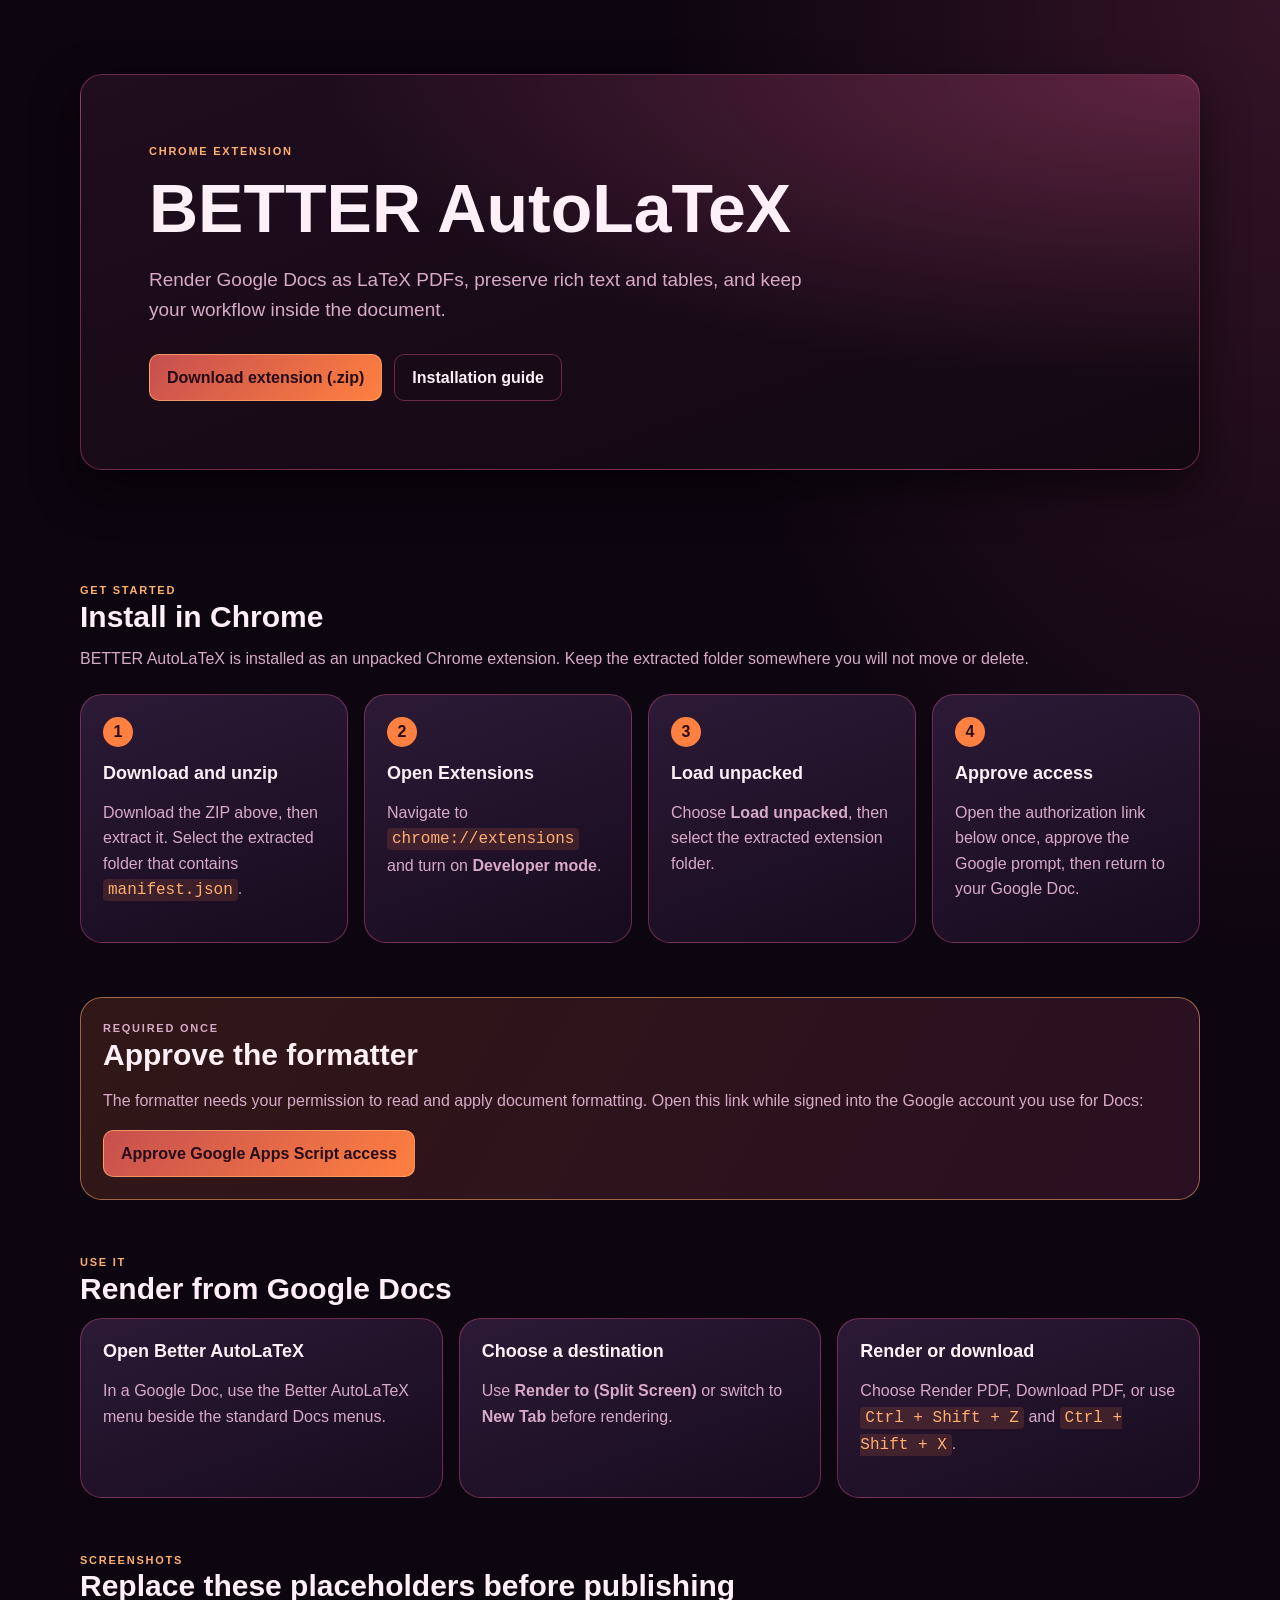
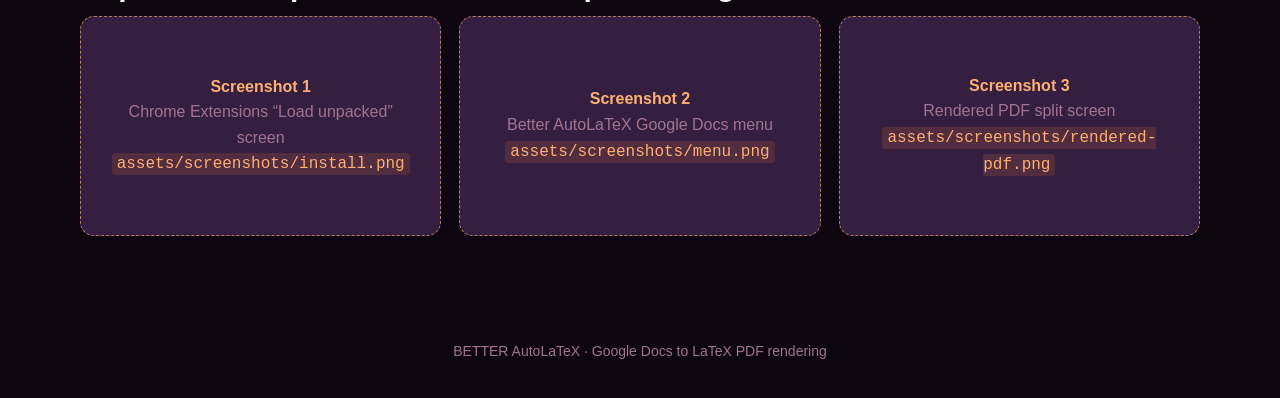
==== index.html @ 4adb5fa3 "Initial Commit" ====
<!doctype html>
<html lang="en">
<head>
  <meta charset="utf-8">
  <meta name="viewport" content="width=device-width, initial-scale=1">
  <title>BETTER AutoLaTeX — Google Docs to LaTeX</title>
  <style>
    :root {
      --bg: #0d0510;
      --bg-elevated: #2c1a36;
      --bg-soft: #351f40;
      --bg-interactive: #3e254c;
      --bg-interactive-hover: #4a2d5a;
      --text: #fff0f7;
      --text-muted: #d8aac8;
      --text-dim: #a07590;
      --border: rgba(255, 100, 160, .35);
      --accent: #ff8040;
      --accent-strong: #ffb070;
      --success: #ff5fa0;
      --shadow-lg: 0 18px 45px rgba(0, 0, 0, .58);
    }

    * { box-sizing: border-box; }
    html { scroll-behavior: smooth; }
    body {
      margin: 0;
      min-width: 320px;
      color: var(--text);
      font: 16px/1.6 "Segoe UI", Inter, Roboto, Arial, sans-serif;
      background: radial-gradient(ellipse at top right, rgba(255, 95, 160, .16), transparent 34%), var(--bg);
    }

    a { color: inherit; }
    .wrap { width: min(1120px, calc(100% - 40px)); margin: auto; }
    .hero { padding: 74px 0 58px; }
    .hero-card, .card {
      border: 1px solid var(--border);
      border-radius: 22px;
      background:
        radial-gradient(ellipse at top right, rgba(255, 95, 160, .30), transparent 55%),
        linear-gradient(160deg, #200d1e 0%, #120812 100%);
      box-shadow: var(--shadow-lg);
    }
    .hero-card { padding: clamp(28px, 6vw, 68px); }
    .eyebrow {
      margin: 0;
      color: var(--accent-strong);
      font-size: 11px;
      font-weight: 800;
      letter-spacing: .16em;
      text-transform: uppercase;
    }
    h1, h2, h3 { line-height: 1.15; }
    h1 { max-width: 760px; margin: 8px 0 18px; font-size: clamp(38px, 7vw, 68px); }
    h2 { margin: 0 0 12px; font-size: 30px; }
    h3 { margin: 0 0 8px; font-size: 18px; }
    .lead { max-width: 680px; margin: 0; color: var(--text-muted); font-size: 19px; }
    .actions { display: flex; flex-wrap: wrap; gap: 12px; margin-top: 28px; }
    .button {
      display: inline-flex;
      align-items: center;
      justify-content: center;
      min-height: 45px;
      padding: 10px 17px;
      border: 1px solid var(--border);
      border-radius: 10px;
      color: var(--text);
      font-weight: 750;
      text-decoration: none;
      transition: transform .15s ease, background .15s ease;
    }
    .button:hover { transform: translateY(-1px); background: var(--bg-interactive-hover); }
    .button-primary { border-color: rgba(255, 176, 112, .7); background: linear-gradient(135deg, #c64f4f, var(--accent)); color: #260b19; }
    .button-primary:hover { background: linear-gradient(135deg, #ef6860, #ffae5a); }
    main { padding-bottom: 76px; }
    section { margin-top: 54px; }
    .section-copy { margin: 0 0 22px; color: var(--text-muted); }
    .steps, .grid { display: grid; gap: 16px; }
    .steps { grid-template-columns: repeat(auto-fit, minmax(205px, 1fr)); counter-reset: step; }
    .grid { grid-template-columns: repeat(auto-fit, minmax(260px, 1fr)); }
    .card { padding: 22px; background: linear-gradient(160deg, var(--bg-elevated), #170b1e); box-shadow: none; }
    .steps .card::before {
      counter-increment: step;
      content: counter(step);
      display: grid;
      place-items: center;
      width: 30px;
      height: 30px;
      margin-bottom: 16px;
      border-radius: 50%;
      background: var(--accent);
      color: #2a0c1a;
      font-weight: 900;
    }
    .card p, li { color: var(--text-muted); }
    code { padding: 2px 5px; border-radius: 4px; background: rgba(255, 128, 64, .14); color: var(--accent-strong); }
    .notice { border-color: rgba(255, 176, 112, .54); background: linear-gradient(120deg, rgba(255,128,64,.15), rgba(255,95,160,.12)); }
    .notice p { margin-bottom: 0; }
    .screenshots { display: grid; grid-template-columns: repeat(auto-fit, minmax(270px, 1fr)); gap: 18px; }
    .shot {
      min-height: 220px;
      padding: 24px;
      border: 1px dashed rgba(255, 176, 112, .65);
      border-radius: 14px;
      background: var(--bg-soft);
      color: var(--text-dim);
      text-align: center;
      display: grid;
      place-items: center;
    }
    .shot strong { color: var(--accent-strong); }
    footer { padding: 28px 0 42px; color: var(--text-dim); font-size: 14px; text-align: center; }
  </style>
</head>
<body>
  <header class="hero">
    <div class="wrap hero-card">
      <p class="eyebrow">Chrome extension</p>
      <h1>BETTER AutoLaTeX</h1>
      <p class="lead">Render Google Docs as LaTeX PDFs, preserve rich text and tables, and keep your workflow inside the document.</p>
      <div class="actions">
        <!-- Replace YOUR_GITHUB_USERNAME with the repository owner before publishing. -->
        <a class="button button-primary" href="https://github.com/YOUR_GITHUB_USERNAME/better-autolatex/archive/refs/heads/main.zip">Download extension (.zip)</a>
        <a class="button" href="#install">Installation guide</a>
      </div>
    </div>
  </header>

  <main class="wrap">
    <section id="install">
      <p class="eyebrow">Get started</p>
      <h2>Install in Chrome</h2>
      <p class="section-copy">BETTER AutoLaTeX is installed as an unpacked Chrome extension. Keep the extracted folder somewhere you will not move or delete.</p>
      <div class="steps">
        <article class="card"><h3>Download and unzip</h3><p>Download the ZIP above, then extract it. Select the extracted folder that contains <code>manifest.json</code>.</p></article>
        <article class="card"><h3>Open Extensions</h3><p>Navigate to <code>chrome://extensions</code> and turn on <strong>Developer mode</strong>.</p></article>
        <article class="card"><h3>Load unpacked</h3><p>Choose <strong>Load unpacked</strong>, then select the extracted extension folder.</p></article>
        <article class="card"><h3>Approve access</h3><p>Open the authorization link below once, approve the Google prompt, then return to your Google Doc.</p></article>
      </div>
    </section>

    <section>
      <article class="card notice">
        <p class="eyebrow">Required once</p>
        <h2>Approve the formatter</h2>
        <p>The formatter needs your permission to read and apply document formatting. Open this link while signed into the Google account you use for Docs:</p>
        <p><a class="button button-primary" href="https://script.google.com/macros/s/AKfycbwRXFpuAWmADQgR0fru4ny5jGrunQsDPgXNTHPpcuvzG7JEthSWD_qqydP0C3cqlonF/exec">Approve Google Apps Script access</a></p>
      </article>
    </section>

    <section>
      <p class="eyebrow">Use it</p>
      <h2>Render from Google Docs</h2>
      <div class="grid">
        <article class="card"><h3>Open Better AutoLaTeX</h3><p>In a Google Doc, use the Better AutoLaTeX menu beside the standard Docs menus.</p></article>
        <article class="card"><h3>Choose a destination</h3><p>Use <strong>Render to (Split Screen)</strong> or switch to <strong>New Tab</strong> before rendering.</p></article>
        <article class="card"><h3>Render or download</h3><p>Choose Render PDF, Download PDF, or use <code>Ctrl + Shift + Z</code> and <code>Ctrl + Shift + X</code>.</p></article>
      </div>
    </section>

    <section>
      <p class="eyebrow">Screenshots</p>
      <h2>Replace these placeholders before publishing</h2>
      <div class="screenshots">
        <div class="shot"><span><strong>Screenshot 1</strong><br>Chrome Extensions “Load unpacked” screen<br><code>assets/screenshots/install.png</code></span></div>
        <div class="shot"><span><strong>Screenshot 2</strong><br>Better AutoLaTeX Google Docs menu<br><code>assets/screenshots/menu.png</code></span></div>
        <div class="shot"><span><strong>Screenshot 3</strong><br>Rendered PDF split screen<br><code>assets/screenshots/rendered-pdf.png</code></span></div>
      </div>
    </section>
  </main>

  <footer>BETTER AutoLaTeX &middot; Google Docs to LaTeX PDF rendering</footer>
</body>
</html>
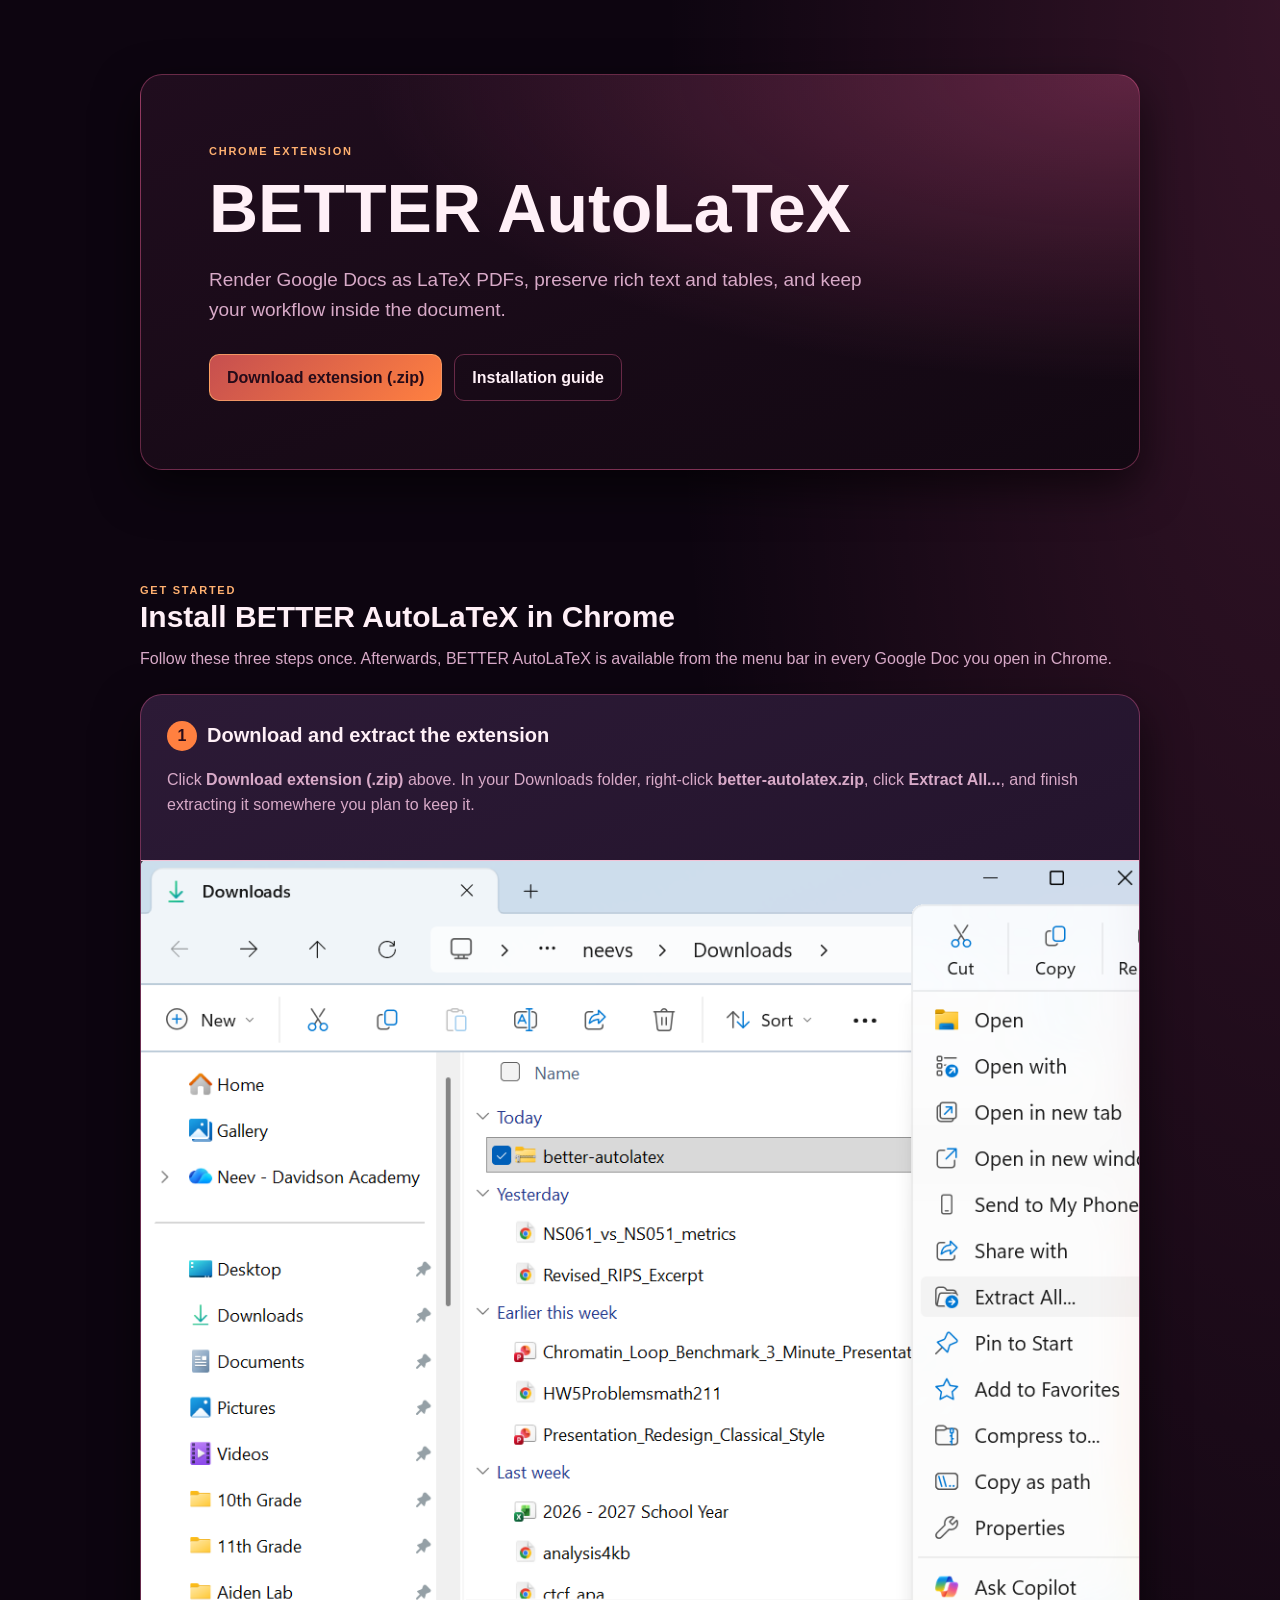
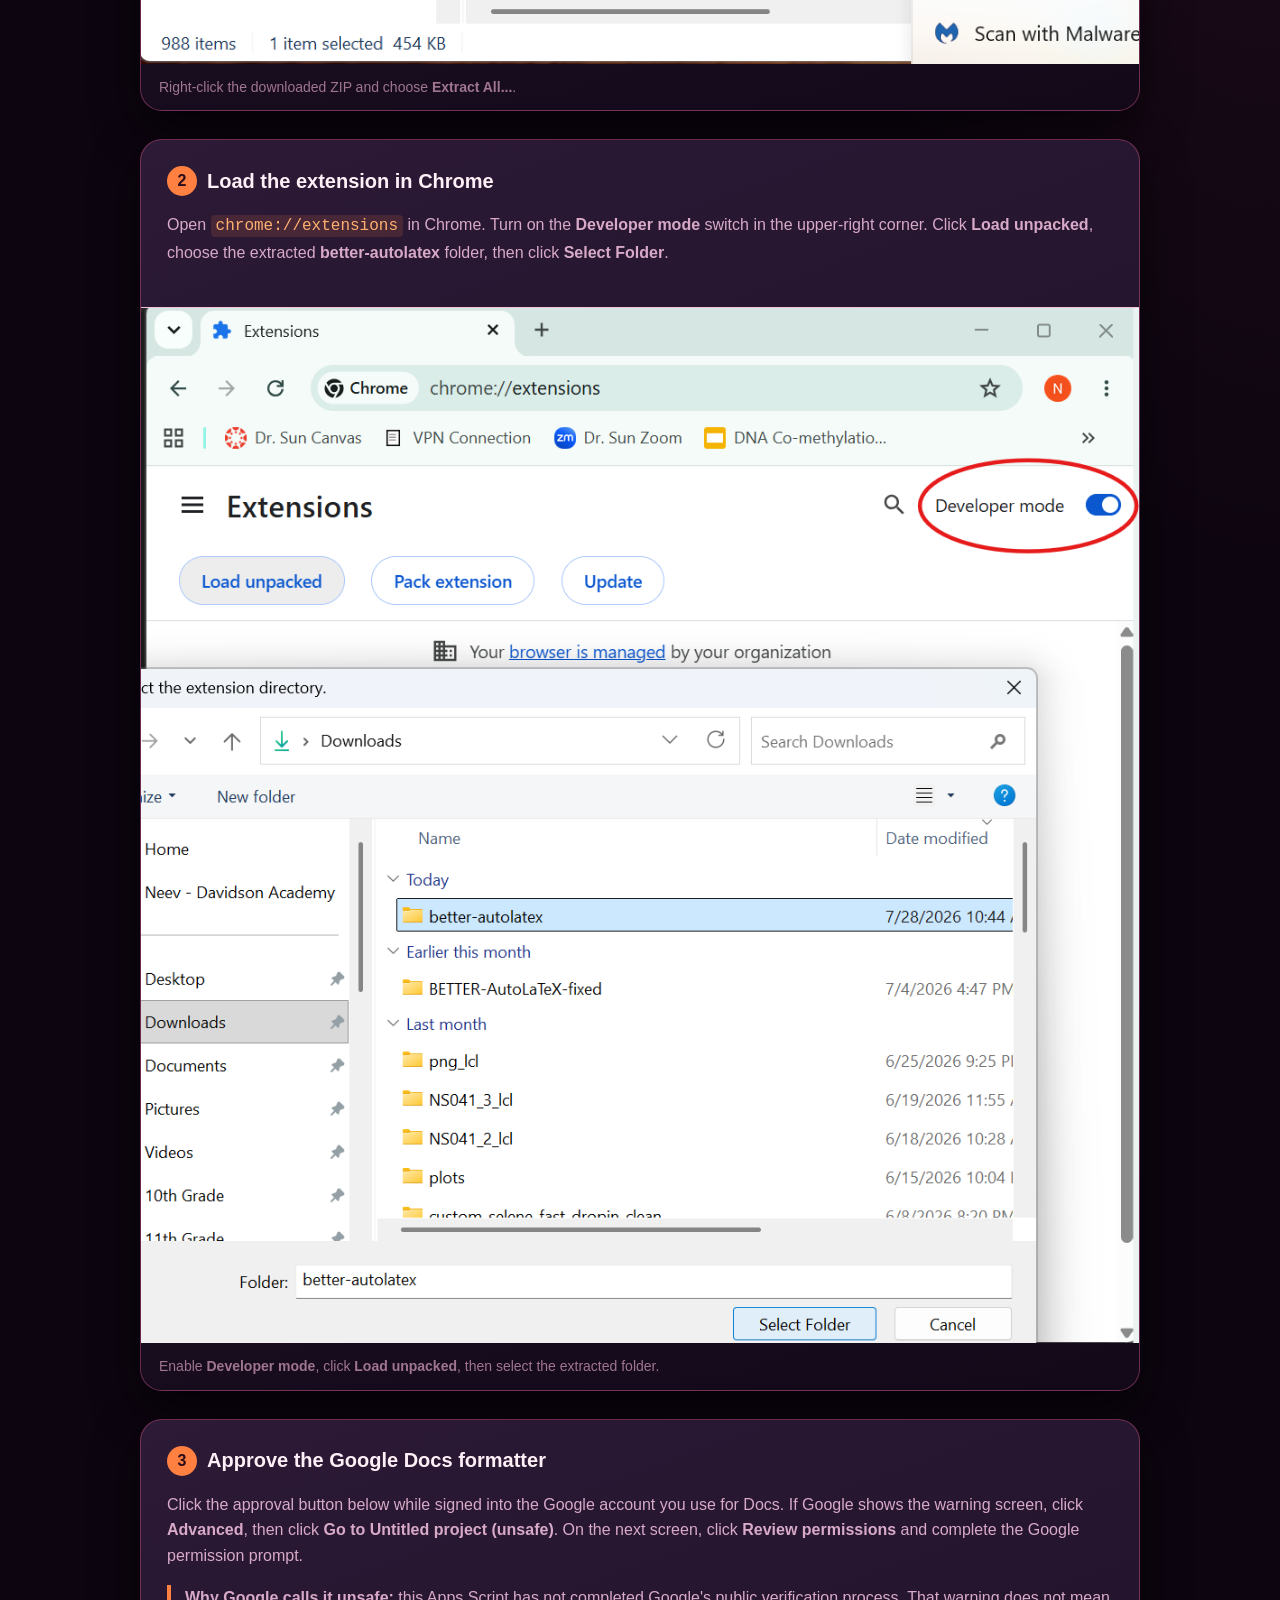
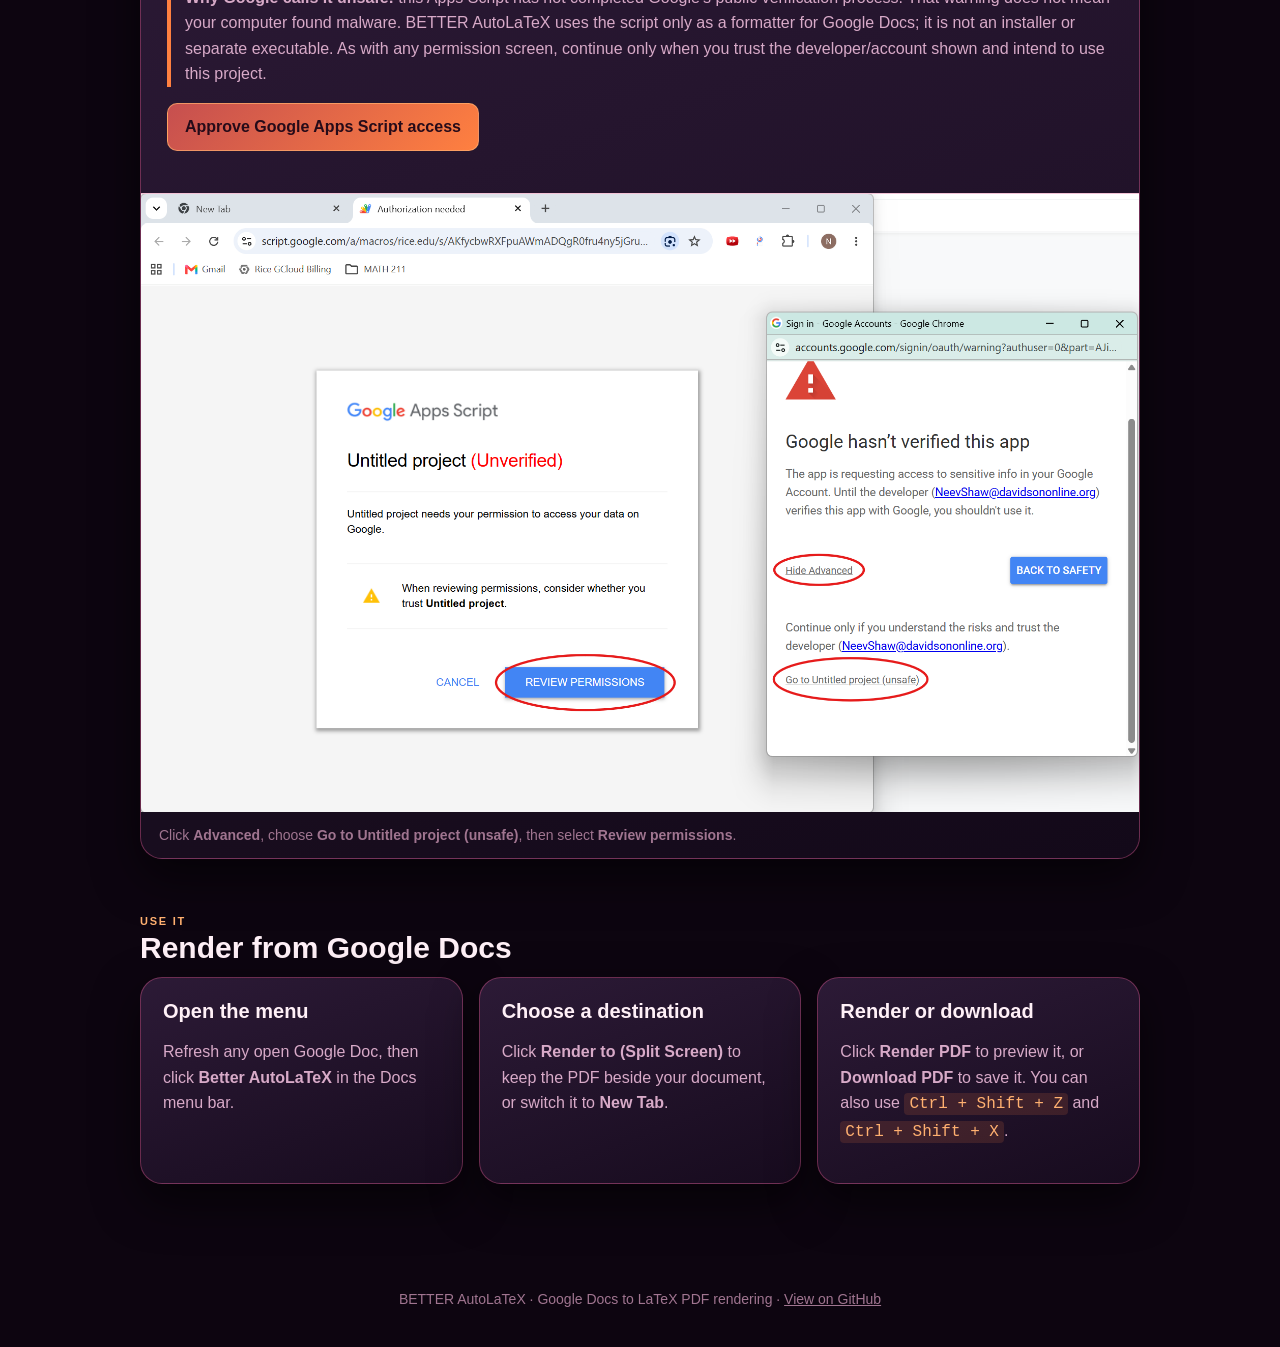
==== commit f2c3b577: "update download instructions" ====
--- a/index.html
+++ b/index.html
@@ -3,13 +3,13 @@
 <head>
   <meta charset="utf-8">
   <meta name="viewport" content="width=device-width, initial-scale=1">
-  <title>BETTER AutoLaTeX — Google Docs to LaTeX</title>
+  <title>BETTER AutoLaTeX - Google Docs to LaTeX</title>
+  <link rel="icon" type="image/png" href="icons/icon-128.png">
   <style>
     :root {
       --bg: #0d0510;
       --bg-elevated: #2c1a36;
       --bg-soft: #351f40;
-      --bg-interactive: #3e254c;
       --bg-interactive-hover: #4a2d5a;
       --text: #fff0f7;
       --text-muted: #d8aac8;
@@ -17,44 +17,32 @@
       --border: rgba(255, 100, 160, .35);
       --accent: #ff8040;
       --accent-strong: #ffb070;
-      --success: #ff5fa0;
       --shadow-lg: 0 18px 45px rgba(0, 0, 0, .58);
     }
-
     * { box-sizing: border-box; }
     html { scroll-behavior: smooth; }
     body {
+      min-width: 320px;
       margin: 0;
-      min-width: 320px;
       color: var(--text);
       font: 16px/1.6 "Segoe UI", Inter, Roboto, Arial, sans-serif;
       background: radial-gradient(ellipse at top right, rgba(255, 95, 160, .16), transparent 34%), var(--bg);
     }
-
     a { color: inherit; }
-    .wrap { width: min(1120px, calc(100% - 40px)); margin: auto; }
+    .wrap { width: min(1000px, calc(100% - 40px)); margin: auto; }
     .hero { padding: 74px 0 58px; }
     .hero-card, .card {
       border: 1px solid var(--border);
       border-radius: 22px;
-      background:
-        radial-gradient(ellipse at top right, rgba(255, 95, 160, .30), transparent 55%),
-        linear-gradient(160deg, #200d1e 0%, #120812 100%);
+      background: radial-gradient(ellipse at top right, rgba(255, 95, 160, .30), transparent 55%), linear-gradient(160deg, #200d1e 0%, #120812 100%);
       box-shadow: var(--shadow-lg);
     }
     .hero-card { padding: clamp(28px, 6vw, 68px); }
-    .eyebrow {
-      margin: 0;
-      color: var(--accent-strong);
-      font-size: 11px;
-      font-weight: 800;
-      letter-spacing: .16em;
-      text-transform: uppercase;
-    }
+    .eyebrow { margin: 0; color: var(--accent-strong); font-size: 11px; font-weight: 800; letter-spacing: .16em; text-transform: uppercase; }
     h1, h2, h3 { line-height: 1.15; }
     h1 { max-width: 760px; margin: 8px 0 18px; font-size: clamp(38px, 7vw, 68px); }
     h2 { margin: 0 0 12px; font-size: 30px; }
-    h3 { margin: 0 0 8px; font-size: 18px; }
+    h3 { margin: 0; font-size: 20px; }
     .lead { max-width: 680px; margin: 0; color: var(--text-muted); font-size: 19px; }
     .actions { display: flex; flex-wrap: wrap; gap: 12px; margin-top: 28px; }
     .button {
@@ -76,41 +64,20 @@
     main { padding-bottom: 76px; }
     section { margin-top: 54px; }
     .section-copy { margin: 0 0 22px; color: var(--text-muted); }
-    .steps, .grid { display: grid; gap: 16px; }
-    .steps { grid-template-columns: repeat(auto-fit, minmax(205px, 1fr)); counter-reset: step; }
-    .grid { grid-template-columns: repeat(auto-fit, minmax(260px, 1fr)); }
-    .card { padding: 22px; background: linear-gradient(160deg, var(--bg-elevated), #170b1e); box-shadow: none; }
-    .steps .card::before {
-      counter-increment: step;
-      content: counter(step);
-      display: grid;
-      place-items: center;
-      width: 30px;
-      height: 30px;
-      margin-bottom: 16px;
-      border-radius: 50%;
-      background: var(--accent);
-      color: #2a0c1a;
-      font-weight: 900;
-    }
+    .tutorial { display: grid; gap: 28px; }
+    .card { overflow: hidden; background: linear-gradient(160deg, var(--bg-elevated), #170b1e); }
+    .tutorial-copy { padding: 26px; }
+    .step-label { display: flex; align-items: center; gap: 10px; margin-bottom: 14px; }
+    .step-number { display: grid; place-items: center; width: 30px; height: 30px; border-radius: 50%; background: var(--accent); color: #2a0c1a; font-weight: 900; }
     .card p, li { color: var(--text-muted); }
+    figure { margin: 0; }
+    .tutorial img { display: block; width: 100%; border-top: 1px solid var(--border); background: #eaf3f2; }
+    figcaption { padding: 12px 18px; color: var(--text-dim); font-size: 14px; background: rgba(0, 0, 0, .16); }
+    .warning-note { border-left: 4px solid var(--accent); padding-left: 14px; }
+    .use-grid { display: grid; grid-template-columns: repeat(auto-fit, minmax(240px, 1fr)); gap: 16px; }
+    .use-grid .card { padding: 22px; }
     code { padding: 2px 5px; border-radius: 4px; background: rgba(255, 128, 64, .14); color: var(--accent-strong); }
-    .notice { border-color: rgba(255, 176, 112, .54); background: linear-gradient(120deg, rgba(255,128,64,.15), rgba(255,95,160,.12)); }
-    .notice p { margin-bottom: 0; }
-    .screenshots { display: grid; grid-template-columns: repeat(auto-fit, minmax(270px, 1fr)); gap: 18px; }
-    .shot {
-      min-height: 220px;
-      padding: 24px;
-      border: 1px dashed rgba(255, 176, 112, .65);
-      border-radius: 14px;
-      background: var(--bg-soft);
-      color: var(--text-dim);
-      text-align: center;
-      display: grid;
-      place-items: center;
-    }
-    .shot strong { color: var(--accent-strong); }
-    footer { padding: 28px 0 42px; color: var(--text-dim); font-size: 14px; text-align: center; }
+    footer { padding: 28px 20px 42px; color: var(--text-dim); font-size: 14px; text-align: center; }
   </style>
 </head>
 <body>
@@ -120,9 +87,8 @@
       <h1>BETTER AutoLaTeX</h1>
       <p class="lead">Render Google Docs as LaTeX PDFs, preserve rich text and tables, and keep your workflow inside the document.</p>
       <div class="actions">
-        <!-- Replace YOUR_GITHUB_USERNAME with the repository owner before publishing. -->
-        <a class="button button-primary" href="https://github.com/YOUR_GITHUB_USERNAME/better-autolatex/archive/refs/heads/main.zip">Download extension (.zip)</a>
-        <a class="button" href="#install">Installation guide</a>
+        <a class="button button-primary" href="https://better-autolatex.github.io/better-autolatex.zip" target="_blank" rel="noopener noreferrer">Download extension (.zip)</a>
+        <a class="button" href="#install" target="_blank" rel="noopener noreferrer">Installation guide</a>
       </div>
     </div>
   </header>
@@ -130,46 +96,61 @@
   <main class="wrap">
     <section id="install">
       <p class="eyebrow">Get started</p>
-      <h2>Install in Chrome</h2>
-      <p class="section-copy">BETTER AutoLaTeX is installed as an unpacked Chrome extension. Keep the extracted folder somewhere you will not move or delete.</p>
-      <div class="steps">
-        <article class="card"><h3>Download and unzip</h3><p>Download the ZIP above, then extract it. Select the extracted folder that contains <code>manifest.json</code>.</p></article>
-        <article class="card"><h3>Open Extensions</h3><p>Navigate to <code>chrome://extensions</code> and turn on <strong>Developer mode</strong>.</p></article>
-        <article class="card"><h3>Load unpacked</h3><p>Choose <strong>Load unpacked</strong>, then select the extracted extension folder.</p></article>
-        <article class="card"><h3>Approve access</h3><p>Open the authorization link below once, approve the Google prompt, then return to your Google Doc.</p></article>
+      <h2>Install BETTER AutoLaTeX in Chrome</h2>
+      <p class="section-copy">Follow these three steps once. Afterwards, BETTER AutoLaTeX is available from the menu bar in every Google Doc you open in Chrome.</p>
+
+      <div class="tutorial">
+        <article class="card">
+          <div class="tutorial-copy">
+            <div class="step-label"><span class="step-number">1</span><h3>Download and extract the extension</h3></div>
+            <p>Click <strong>Download extension (.zip)</strong> above. In your Downloads folder, right-click <strong>better-autolatex.zip</strong>, click <strong>Extract All...</strong>, and finish extracting it somewhere you plan to keep it.</p>
+          </div>
+          <figure>
+            <img src="assets/screenshots/Step%201%20-%20download%20and%20unzip.png" alt="Windows File Explorer with better-autolatex.zip selected and Extract All highlighted">
+            <figcaption>Right-click the downloaded ZIP and choose <strong>Extract All...</strong>.</figcaption>
+          </figure>
+        </article>
+
+        <article class="card">
+          <div class="tutorial-copy">
+            <div class="step-label"><span class="step-number">2</span><h3>Load the extension in Chrome</h3></div>
+            <p>Open <code>chrome://extensions</code> in Chrome. Turn on the <strong>Developer mode</strong> switch in the upper-right corner. Click <strong>Load unpacked</strong>, choose the extracted <strong>better-autolatex</strong> folder, then click <strong>Select Folder</strong>.</p>
+          </div>
+          <figure>
+            <img src="assets/screenshots/Step%202%20-%20developer%20mode%20and%20load%20unpacked.png" alt="Chrome Extensions showing Developer mode, Load unpacked, and the folder selection dialog">
+            <figcaption>Enable <strong>Developer mode</strong>, click <strong>Load unpacked</strong>, then select the extracted folder.</figcaption>
+          </figure>
+        </article>
+
+        <article class="card">
+          <div class="tutorial-copy">
+            <div class="step-label"><span class="step-number">3</span><h3>Approve the Google Docs formatter</h3></div>
+            <p>Click the approval button below while signed into the Google account you use for Docs. If Google shows the warning screen, click <strong>Advanced</strong>, then click <strong>Go to Untitled project (unsafe)</strong>. On the next screen, click <strong>Review permissions</strong> and complete the Google permission prompt.</p>
+            <p class="warning-note"><strong>Why Google calls it unsafe:</strong> this Apps Script has not completed Google&apos;s public verification process. That warning does not mean your computer found malware. BETTER AutoLaTeX uses the script only as a formatter for Google Docs; it is not an installer or separate executable. As with any permission screen, continue only when you trust the developer/account shown and intend to use this project.</p>
+            <p><a class="button button-primary" href="https://script.google.com/macros/s/AKfycbwRXFpuAWmADQgR0fru4ny5jGrunQsDPgXNTHPpcuvzG7JEthSWD_qqydP0C3cqlonF/exec" target="_blank" rel="noopener noreferrer">Approve Google Apps Script access</a></p>
+          </div>
+          <figure>
+            <img src="assets/screenshots/Step%203%20-%20approve%20apps%20script%20formatter.png" alt="Google Apps Script authorization screen with Advanced, Go to Untitled project unsafe, and Review permissions highlighted">
+            <figcaption>Click <strong>Advanced</strong>, choose <strong>Go to Untitled project (unsafe)</strong>, then select <strong>Review permissions</strong>.</figcaption>
+          </figure>
+        </article>
       </div>
-    </section>
-
-    <section>
-      <article class="card notice">
-        <p class="eyebrow">Required once</p>
-        <h2>Approve the formatter</h2>
-        <p>The formatter needs your permission to read and apply document formatting. Open this link while signed into the Google account you use for Docs:</p>
-        <p><a class="button button-primary" href="https://script.google.com/macros/s/AKfycbwRXFpuAWmADQgR0fru4ny5jGrunQsDPgXNTHPpcuvzG7JEthSWD_qqydP0C3cqlonF/exec">Approve Google Apps Script access</a></p>
-      </article>
     </section>
 
     <section>
       <p class="eyebrow">Use it</p>
       <h2>Render from Google Docs</h2>
-      <div class="grid">
-        <article class="card"><h3>Open Better AutoLaTeX</h3><p>In a Google Doc, use the Better AutoLaTeX menu beside the standard Docs menus.</p></article>
-        <article class="card"><h3>Choose a destination</h3><p>Use <strong>Render to (Split Screen)</strong> or switch to <strong>New Tab</strong> before rendering.</p></article>
-        <article class="card"><h3>Render or download</h3><p>Choose Render PDF, Download PDF, or use <code>Ctrl + Shift + Z</code> and <code>Ctrl + Shift + X</code>.</p></article>
-      </div>
-    </section>
-
-    <section>
-      <p class="eyebrow">Screenshots</p>
-      <h2>Replace these placeholders before publishing</h2>
-      <div class="screenshots">
-        <div class="shot"><span><strong>Screenshot 1</strong><br>Chrome Extensions “Load unpacked” screen<br><code>assets/screenshots/install.png</code></span></div>
-        <div class="shot"><span><strong>Screenshot 2</strong><br>Better AutoLaTeX Google Docs menu<br><code>assets/screenshots/menu.png</code></span></div>
-        <div class="shot"><span><strong>Screenshot 3</strong><br>Rendered PDF split screen<br><code>assets/screenshots/rendered-pdf.png</code></span></div>
+      <div class="use-grid">
+        <article class="card"><h3>Open the menu</h3><p>Refresh any open Google Doc, then click <strong>Better AutoLaTeX</strong> in the Docs menu bar.</p></article>
+        <article class="card"><h3>Choose a destination</h3><p>Click <strong>Render to (Split Screen)</strong> to keep the PDF beside your document, or switch it to <strong>New Tab</strong>.</p></article>
+        <article class="card"><h3>Render or download</h3><p>Click <strong>Render PDF</strong> to preview it, or <strong>Download PDF</strong> to save it. You can also use <code>Ctrl + Shift + Z</code> and <code>Ctrl + Shift + X</code>.</p></article>
       </div>
     </section>
   </main>
 
-  <footer>BETTER AutoLaTeX &middot; Google Docs to LaTeX PDF rendering</footer>
+  <footer>
+    BETTER AutoLaTeX &middot; Google Docs to LaTeX PDF rendering &middot;
+    <a href="https://github.com/better-autolatex/better-autolatex.github.io/" target="_blank" rel="noopener noreferrer">View on GitHub</a>
+  </footer>
 </body>
 </html>
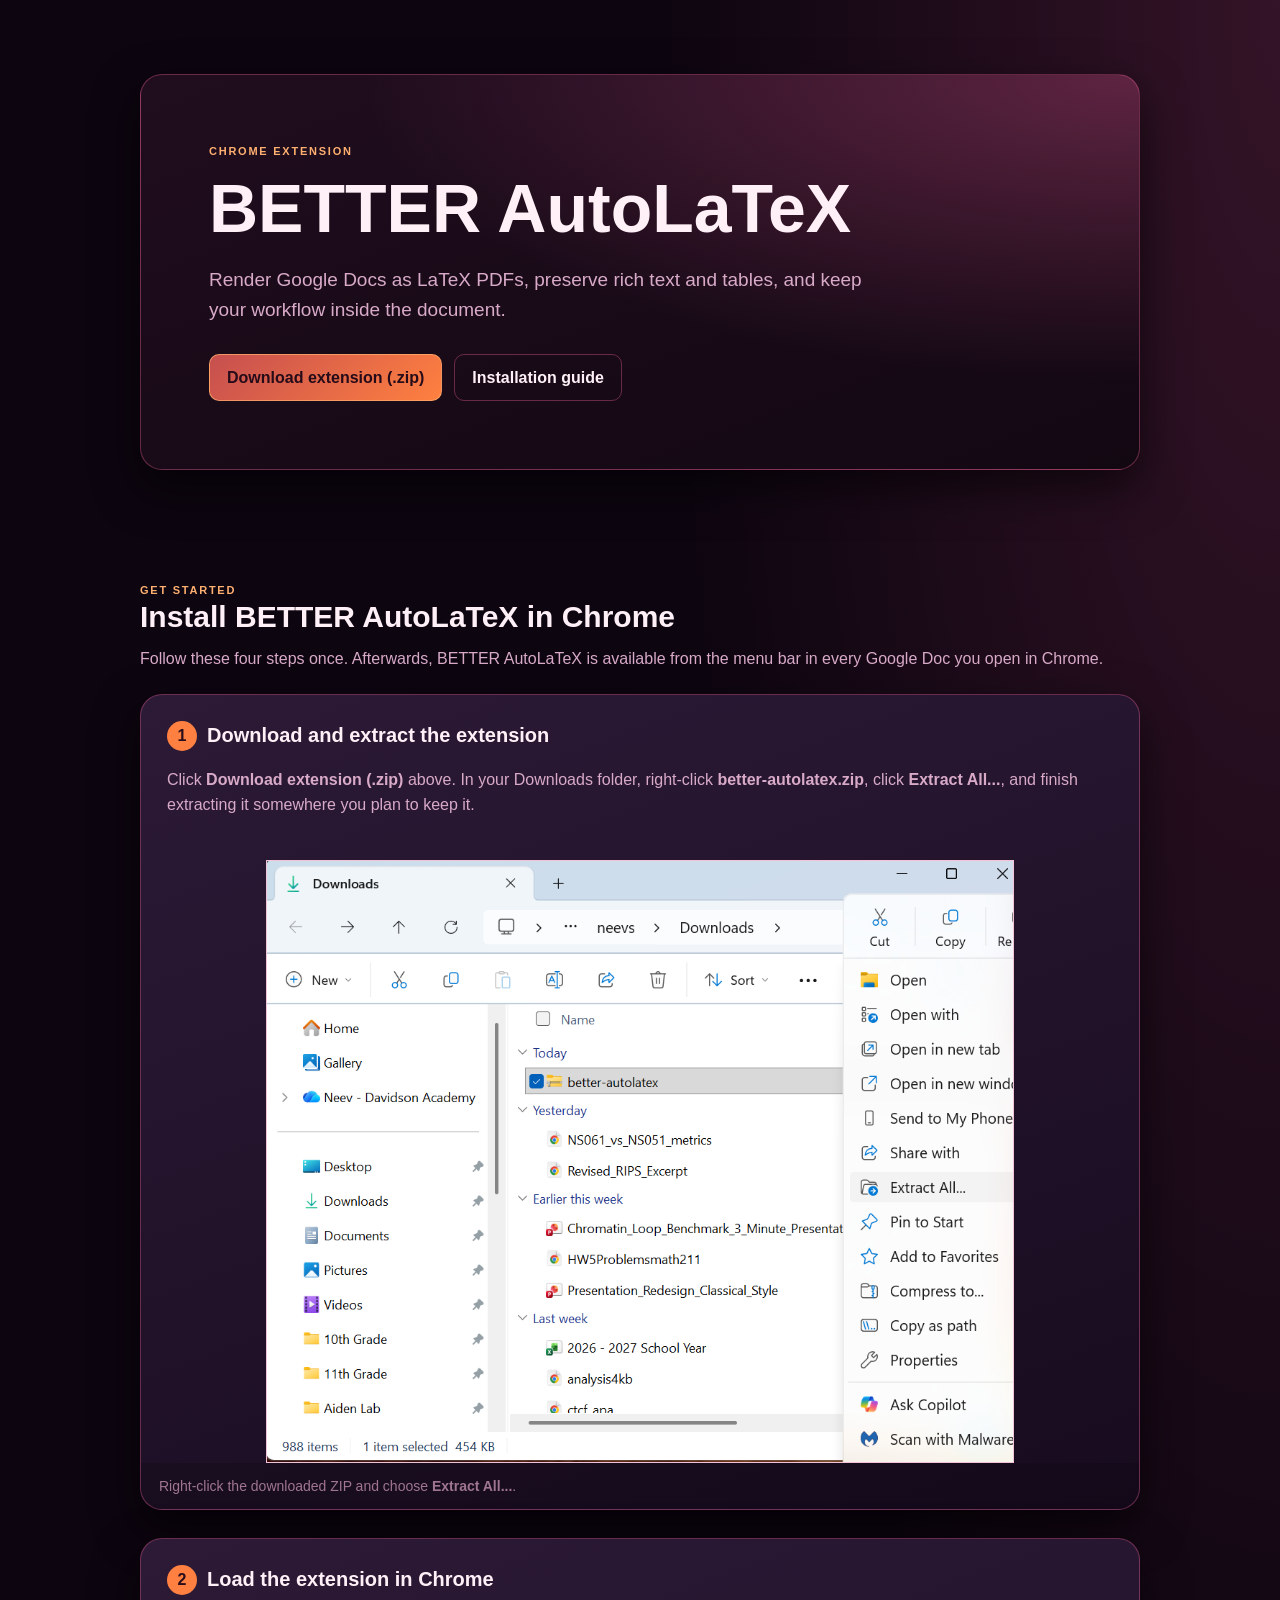
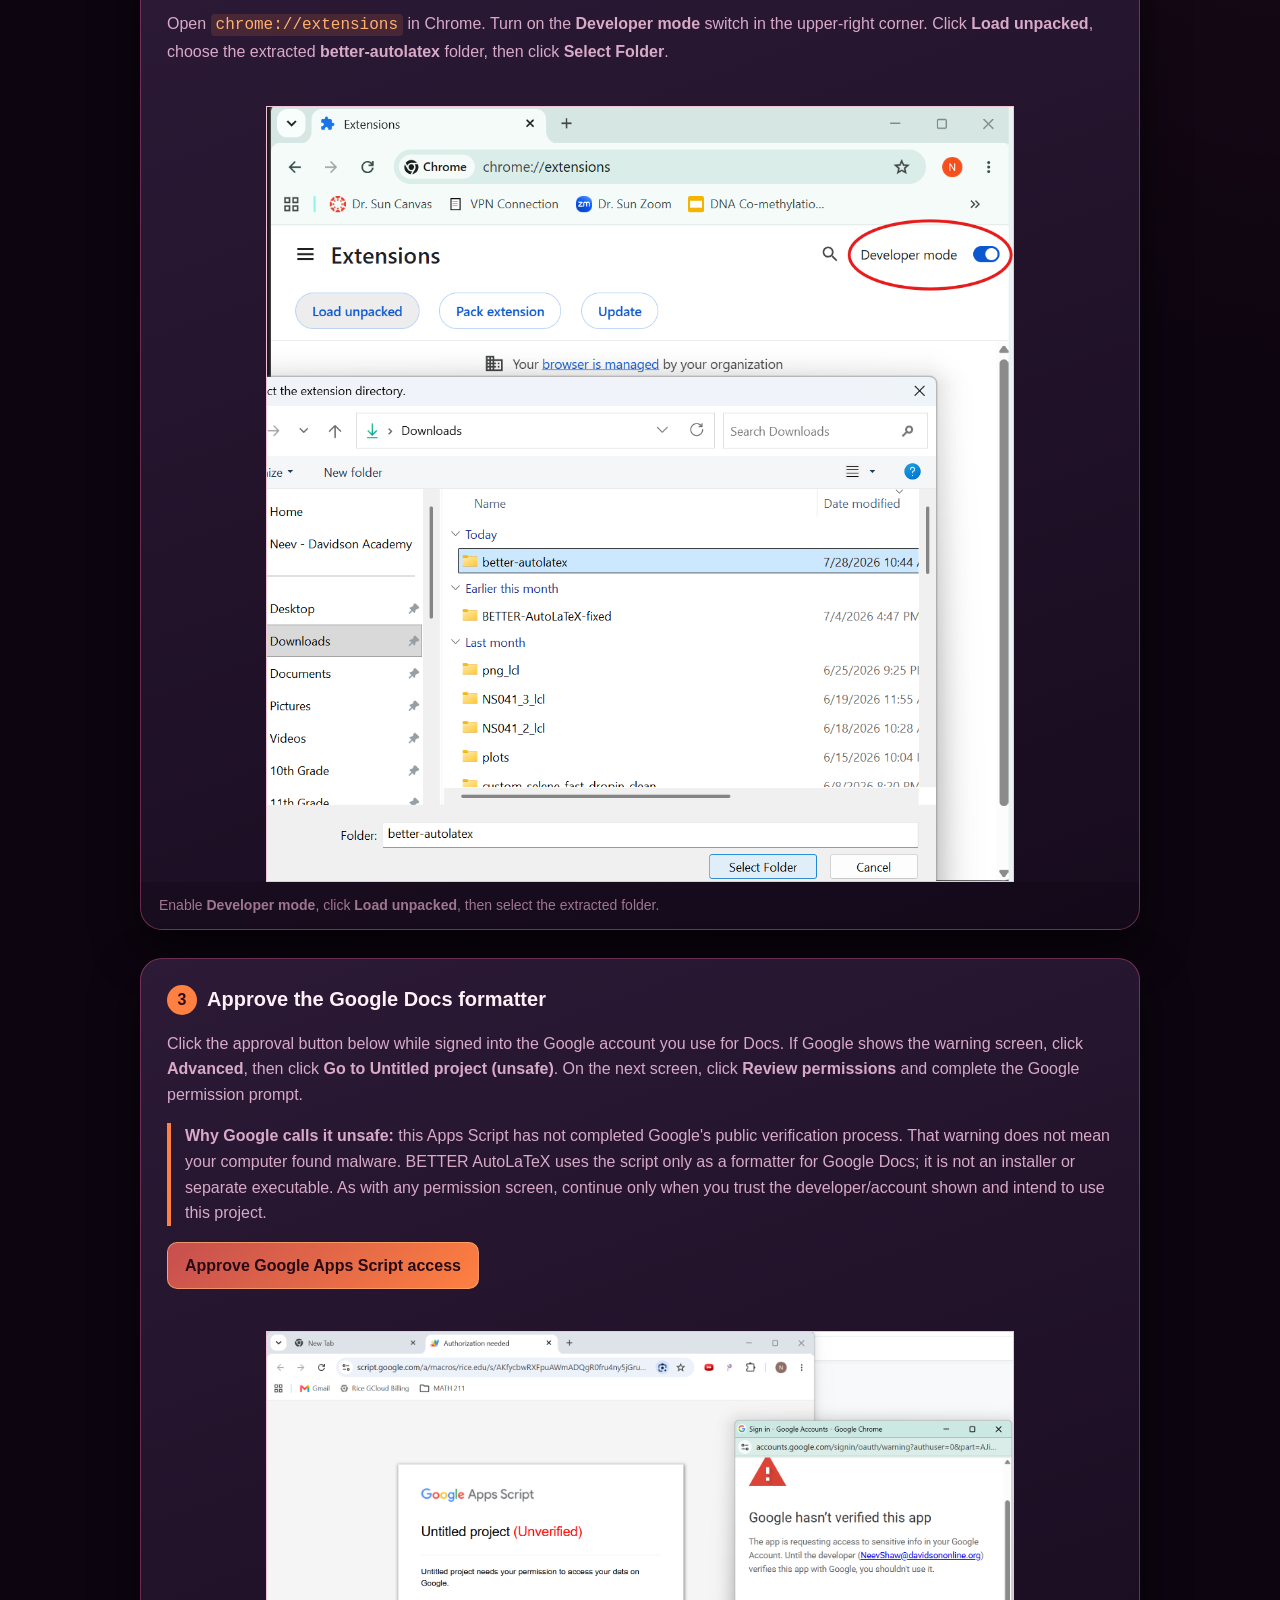
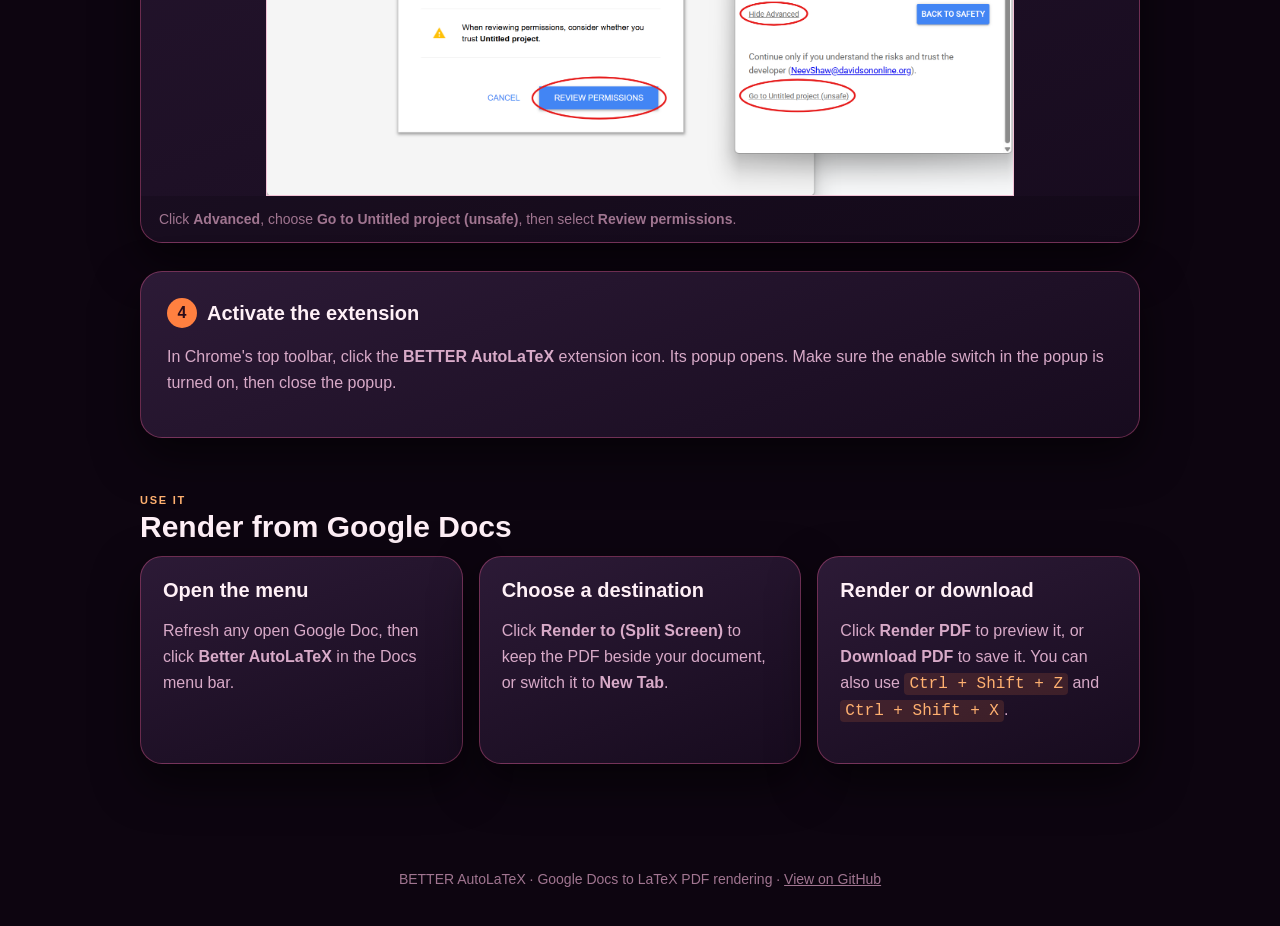
==== commit 578721a9: "update steps" ====
--- a/index.html
+++ b/index.html
@@ -71,7 +71,7 @@
     .step-number { display: grid; place-items: center; width: 30px; height: 30px; border-radius: 50%; background: var(--accent); color: #2a0c1a; font-weight: 900; }
     .card p, li { color: var(--text-muted); }
     figure { margin: 0; }
-    .tutorial img { display: block; width: 100%; border-top: 1px solid var(--border); background: #eaf3f2; }
+    .tutorial img { display: block; width: 75%; margin: 0 auto; border: 1px solid var(--border); background: #eaf3f2; }
     figcaption { padding: 12px 18px; color: var(--text-dim); font-size: 14px; background: rgba(0, 0, 0, .16); }
     .warning-note { border-left: 4px solid var(--accent); padding-left: 14px; }
     .use-grid { display: grid; grid-template-columns: repeat(auto-fit, minmax(240px, 1fr)); gap: 16px; }
@@ -97,7 +97,7 @@
     <section id="install">
       <p class="eyebrow">Get started</p>
       <h2>Install BETTER AutoLaTeX in Chrome</h2>
-      <p class="section-copy">Follow these three steps once. Afterwards, BETTER AutoLaTeX is available from the menu bar in every Google Doc you open in Chrome.</p>
+      <p class="section-copy">Follow these four steps once. Afterwards, BETTER AutoLaTeX is available from the menu bar in every Google Doc you open in Chrome.</p>
 
       <div class="tutorial">
         <article class="card">
@@ -134,6 +134,13 @@
             <figcaption>Click <strong>Advanced</strong>, choose <strong>Go to Untitled project (unsafe)</strong>, then select <strong>Review permissions</strong>.</figcaption>
           </figure>
         </article>
+
+        <article class="card">
+          <div class="tutorial-copy">
+            <div class="step-label"><span class="step-number">4</span><h3>Activate the extension</h3></div>
+            <p>In Chrome&apos;s top toolbar, click the <strong>BETTER AutoLaTeX</strong> extension icon. Its popup opens. Make sure the enable switch in the popup is turned on, then close the popup.</p>
+          </div>
+        </article>
       </div>
     </section>
 
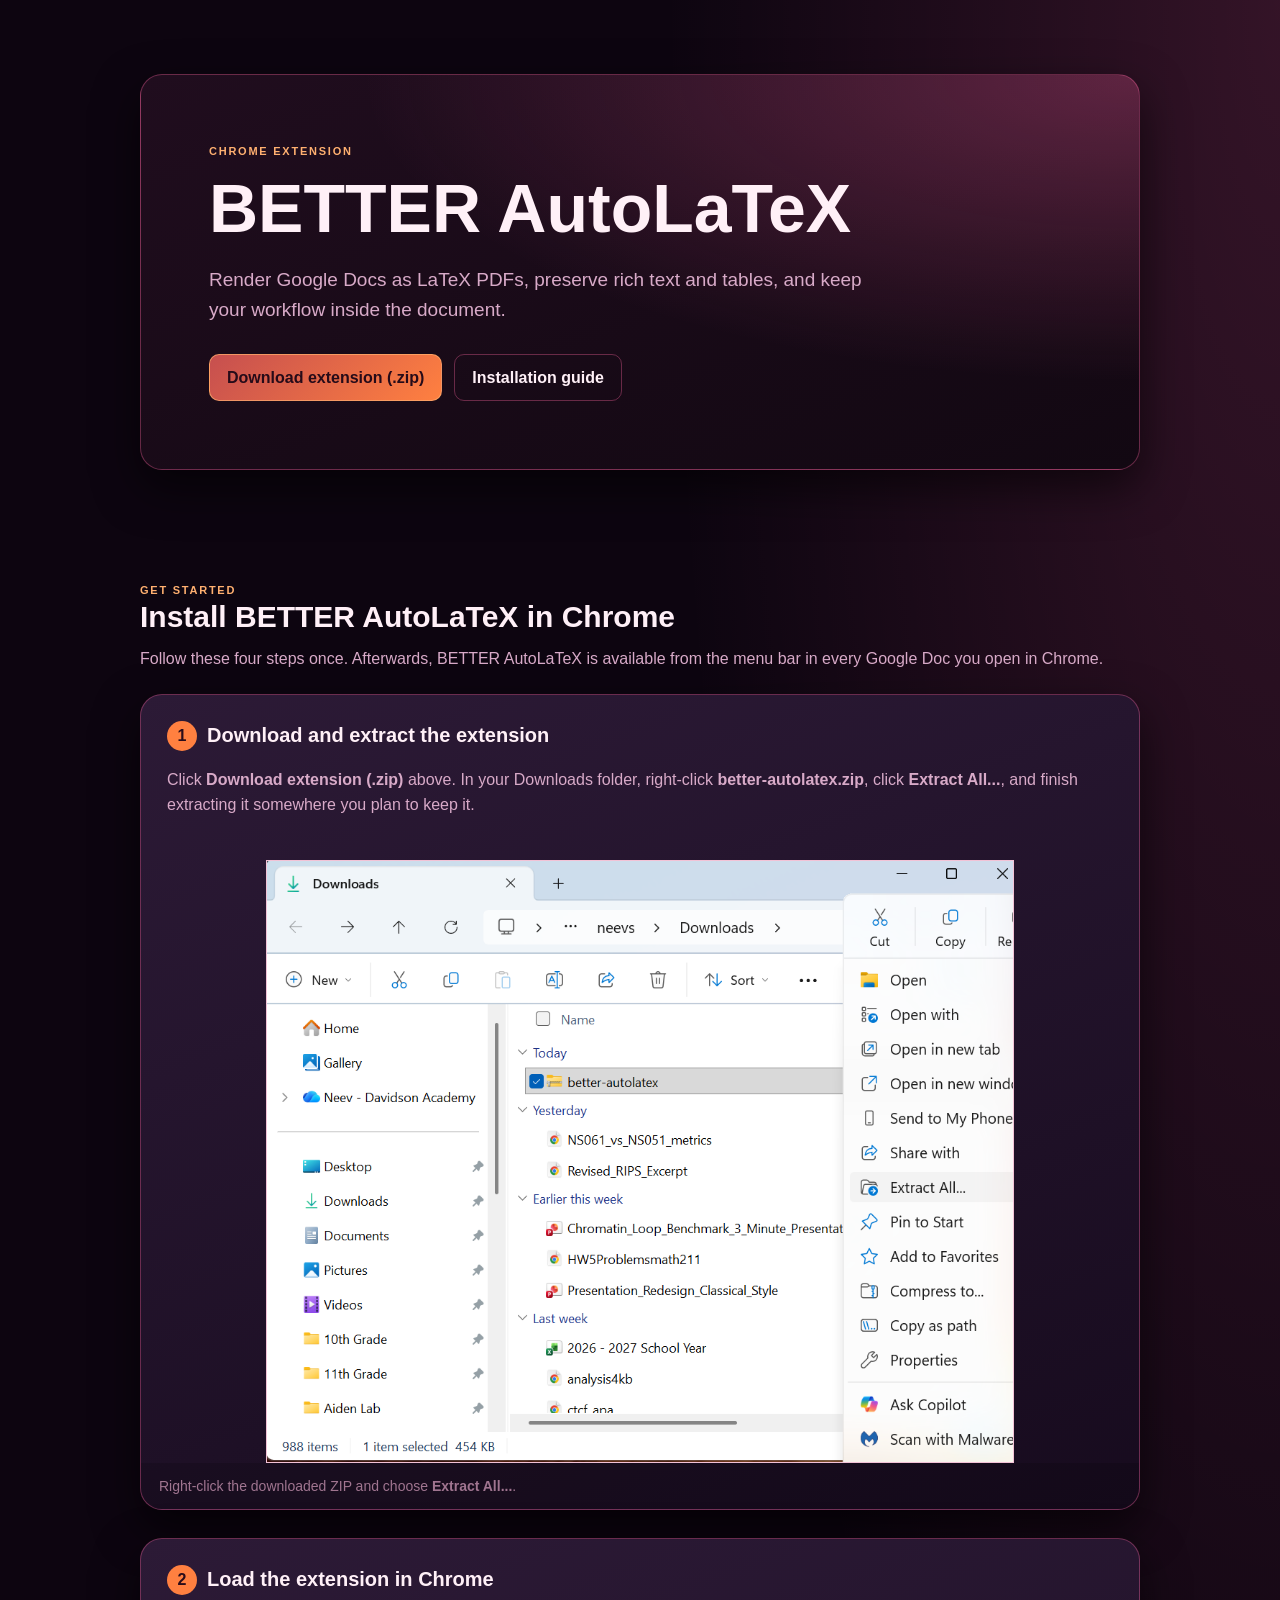
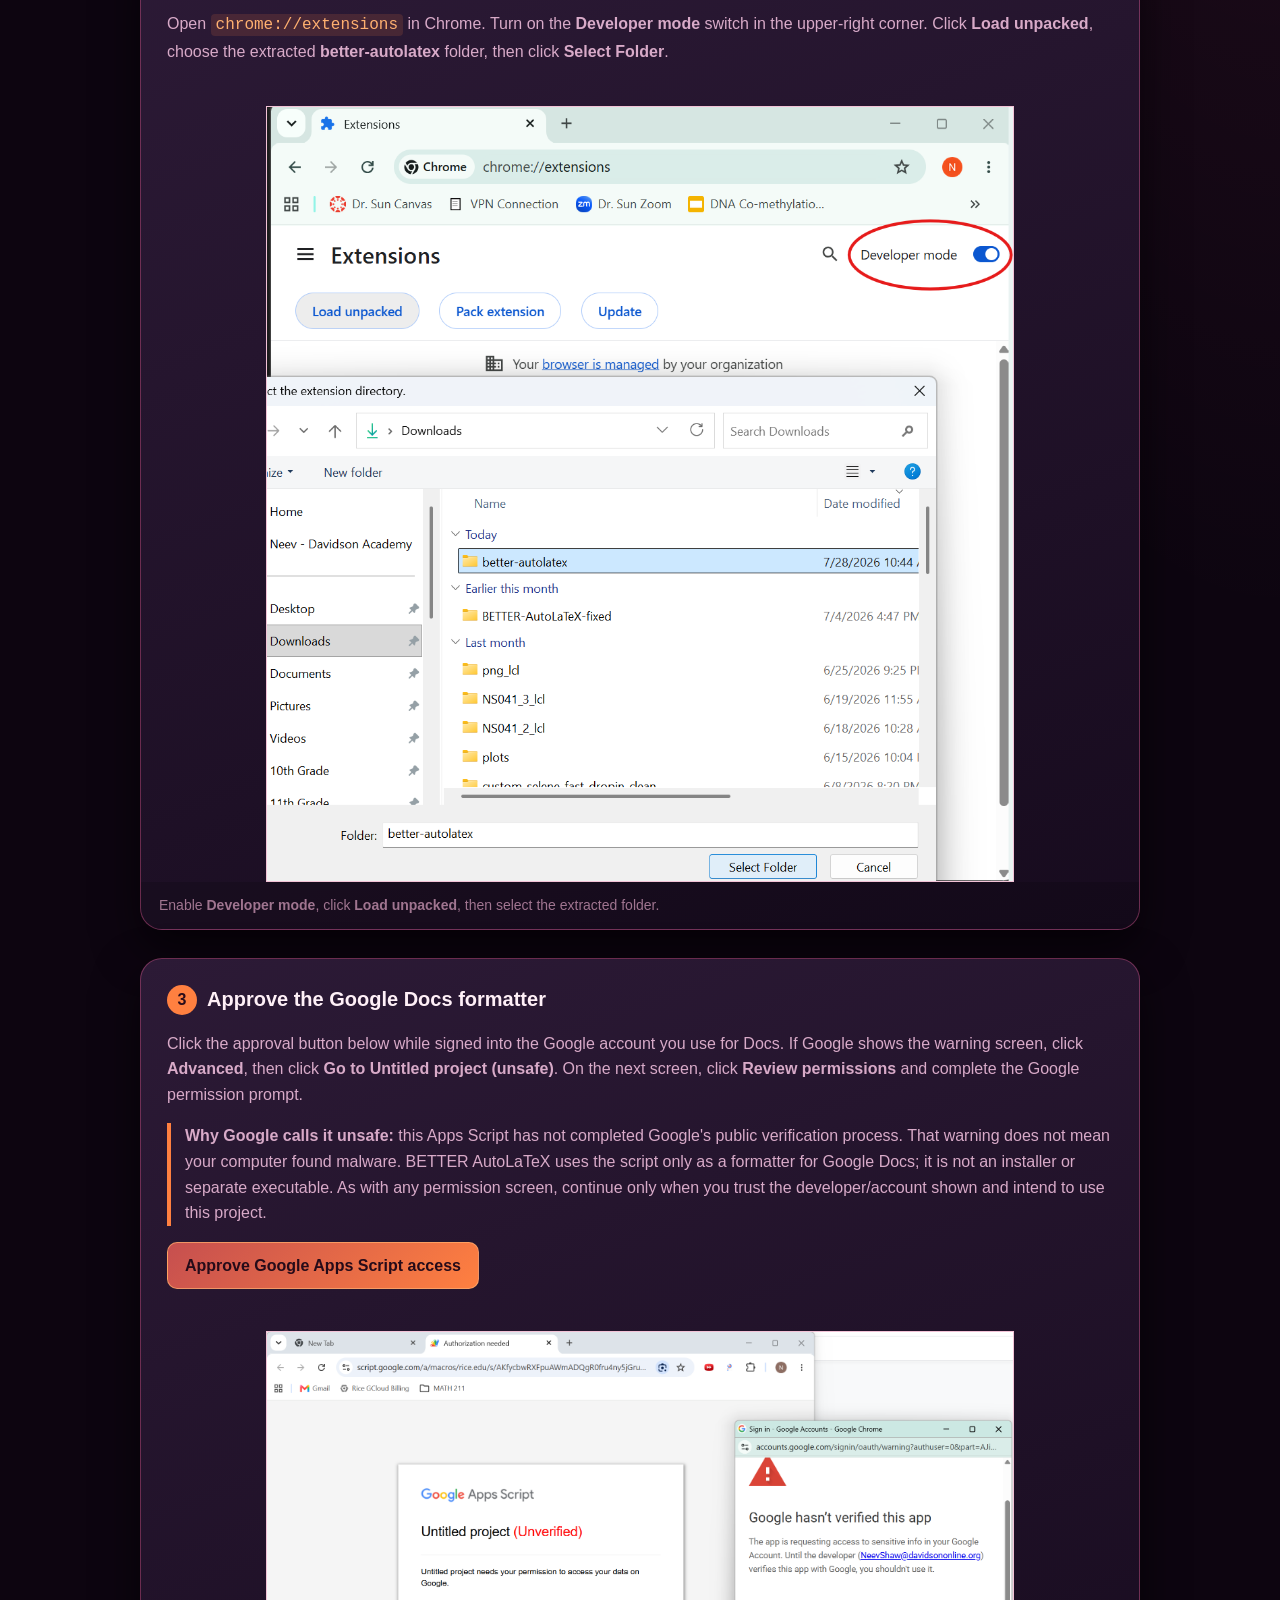
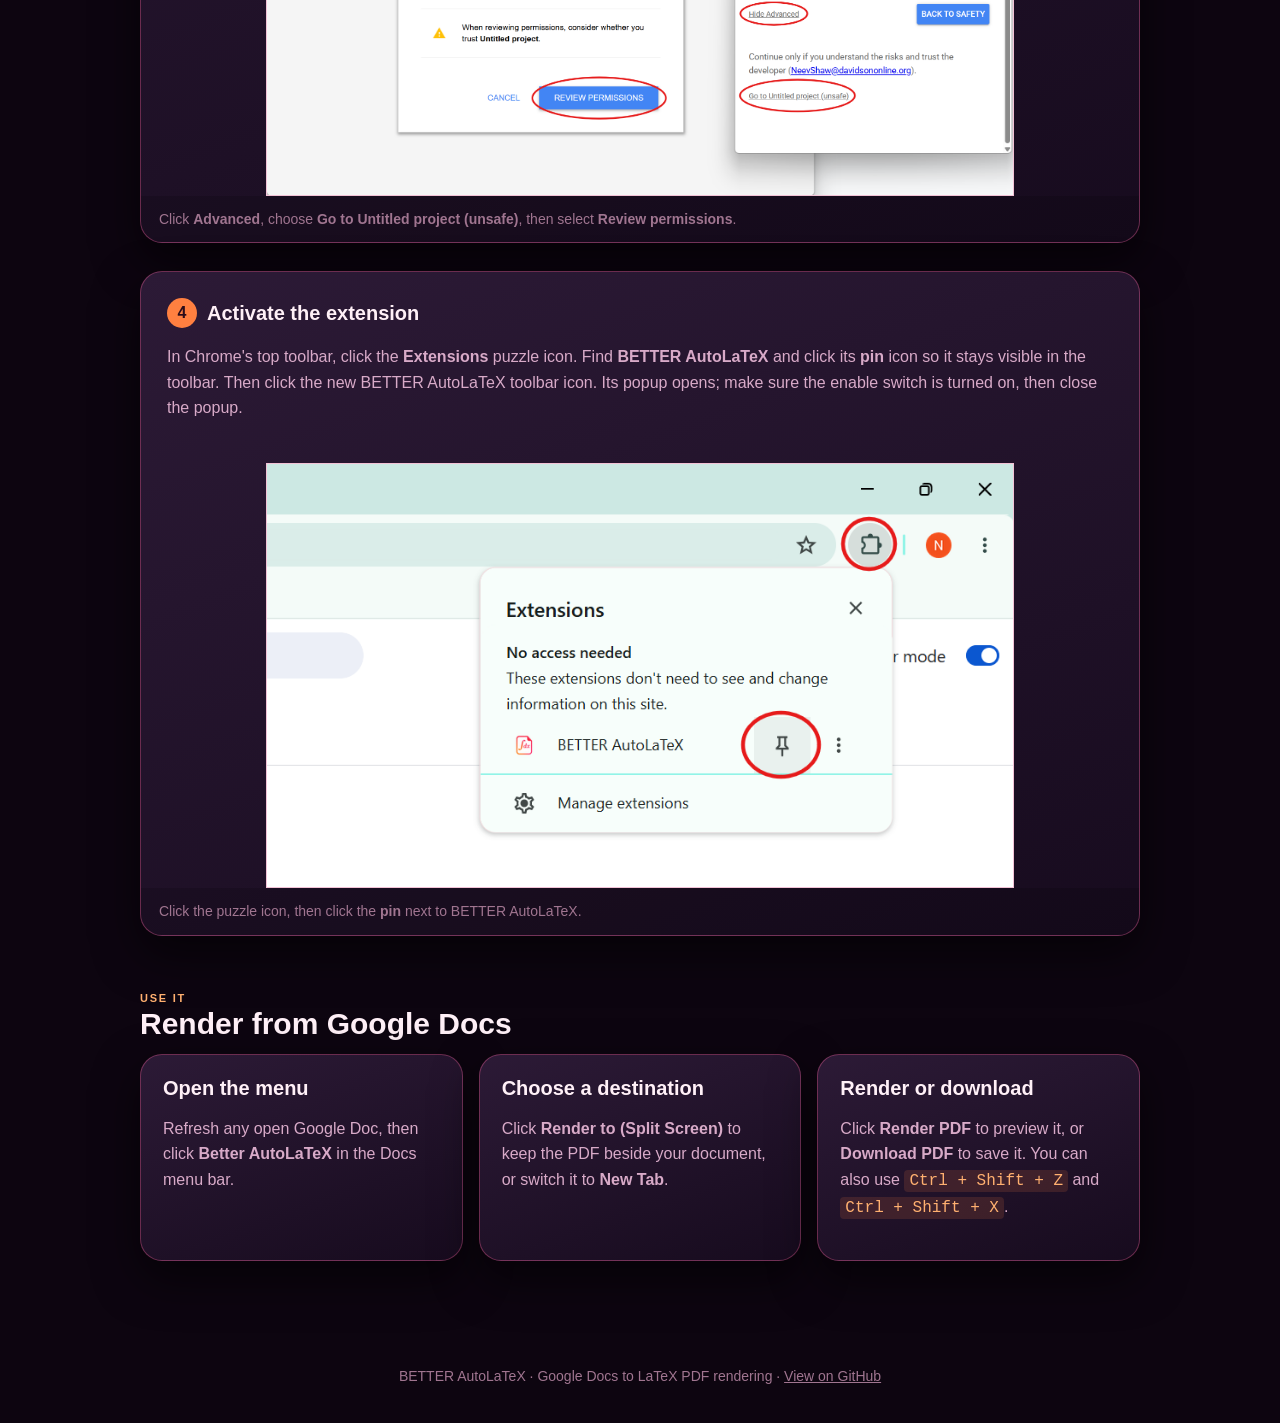
==== commit 67835e93: "add last step" ====
--- a/index.html
+++ b/index.html
@@ -138,8 +138,12 @@
         <article class="card">
           <div class="tutorial-copy">
             <div class="step-label"><span class="step-number">4</span><h3>Activate the extension</h3></div>
-            <p>In Chrome&apos;s top toolbar, click the <strong>BETTER AutoLaTeX</strong> extension icon. Its popup opens. Make sure the enable switch in the popup is turned on, then close the popup.</p>
+            <p>In Chrome&apos;s top toolbar, click the <strong>Extensions</strong> puzzle icon. Find <strong>BETTER AutoLaTeX</strong> and click its <strong>pin</strong> icon so it stays visible in the toolbar. Then click the new BETTER AutoLaTeX toolbar icon. Its popup opens; make sure the enable switch is turned on, then close the popup.</p>
           </div>
+          <figure>
+            <img src="assets/screenshots/Step%204%20-%20pin%20extension%20in%20top%20bar.png" alt="Chrome Extensions menu showing the puzzle icon and BETTER AutoLaTeX pin icon highlighted">
+            <figcaption>Click the puzzle icon, then click the <strong>pin</strong> next to BETTER AutoLaTeX.</figcaption>
+          </figure>
         </article>
       </div>
     </section>
